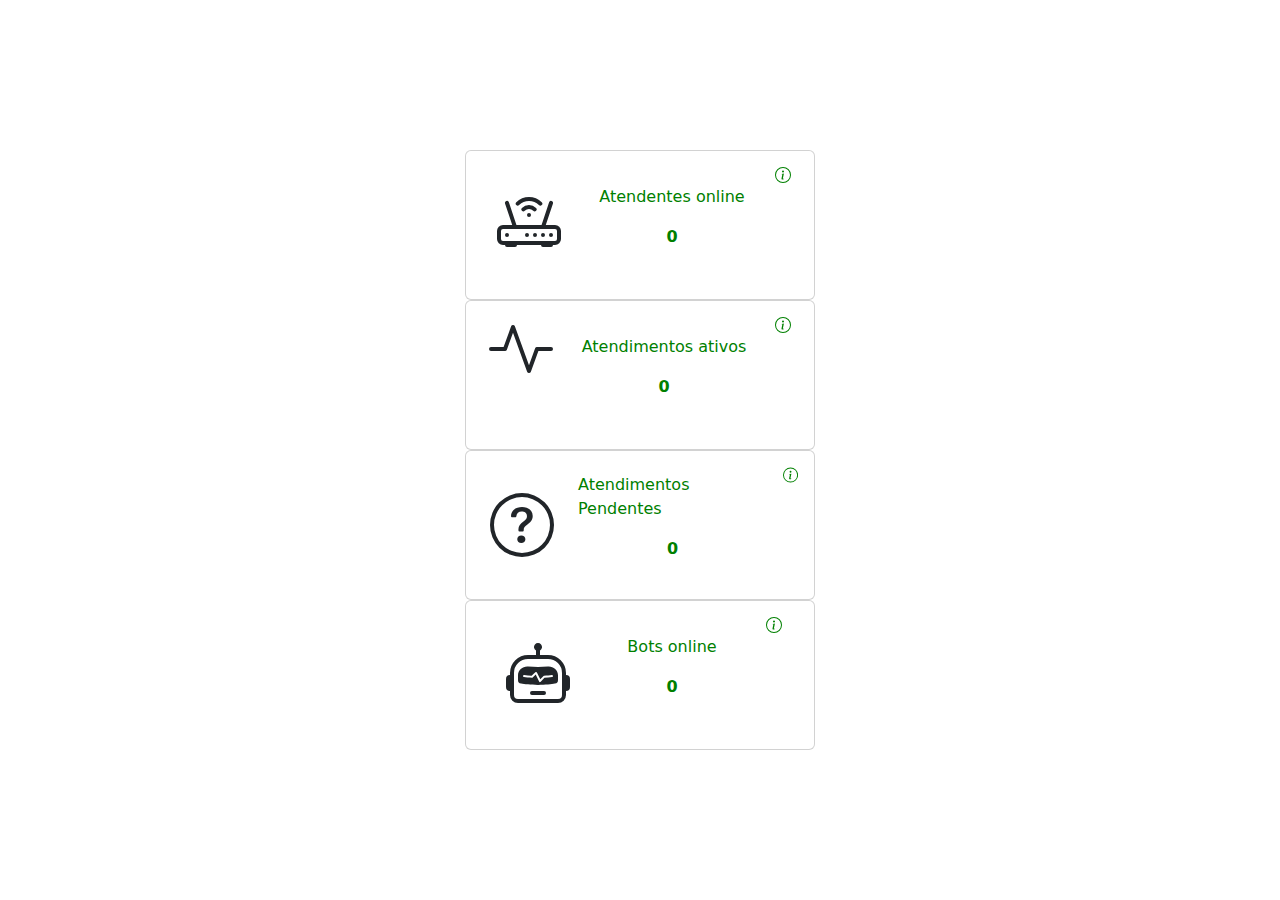
==== Icones.html @ 63111369 "sdsada" ====
<!DOCTYPE html>
<html lang="en">

<head>
    <meta charset="UTF-8">
    <meta name="viewport" content="width=device-width, initial-scale=1.0">
    <title>Chat</title>
    <link rel="stylesheet" href="style.css">
    <link href="https://cdn.jsdelivr.net/npm/bootstrap@5.3.3/dist/css/bootstrap.min.css" rel="stylesheet"
        integrity="sha384-QWTKZyjpPEjISv5WaRU9OFeRpok6YctnYmDr5pNlyT2bRjXh0JMhjY6hW+ALEwIH" crossorigin="anonymous">
    <script src="https://cdn.jsdelivr.net/npm/bootstrap@5.3.3/dist/js/bootstrap.bundle.min.js"
        integrity="sha384-YvpcrYf0tY3lHB60NNkmXc5s9fDVZLESaAA55NDzOxhy9GkcIdslK1eN7N6jIeHz"
        crossorigin="anonymous"></script>
    <script src="https://cdn.jsdelivr.net/npm/@popperjs/core@2.11.8/dist/umd/popper.min.js"
        integrity="sha384-I7E8VVD/ismYTF4hNIPjVp/Zjvgyol6VFvRkX/vR+Vc4jQkC+hVqc2pM8ODewa9r"
        crossorigin="anonymous"></script>
    <script src="https://cdn.jsdelivr.net/npm/bootstrap@5.3.3/dist/js/bootstrap.min.js"
        integrity="sha384-0pUGZvbkm6XF6gxjEnlmuGrJXVbNuzT9qBBavbLwCsOGabYfZo0T0to5eqruptLy"
        crossorigin="anonymous"></script>
</head>

<body style="display: flex;justify-content: center; align-items: center;">
    <div class="TUDO">
        <div class="card" style="display: flex; flex-direction: row; width: 350px; height: 150px; padding: 1rem; justify-content: space-around;">
            <div style="display: flex; justify-content: center; align-items: center; padding: 0.5rem;">
                <svg xmlns="http://www.w3.org/2000/svg" width="64" height="64" fill="currentColor" class="bi bi-router"
                    viewBox="0 0 16 16">
                    <path
                        d="M5.525 3.025a3.5 3.5 0 0 1 4.95 0 .5.5 0 1 0 .707-.707 4.5 4.5 0 0 0-6.364 0 .5.5 0 0 0 .707.707" />
                    <path
                        d="M6.94 4.44a1.5 1.5 0 0 1 2.12 0 .5.5 0 0 0 .708-.708 2.5 2.5 0 0 0-3.536 0 .5.5 0 0 0 .707.707ZM2.5 11a.5.5 0 1 1 0-1 .5.5 0 0 1 0 1m4.5-.5a.5.5 0 1 0 1 0 .5.5 0 0 0-1 0m2.5.5a.5.5 0 1 1 0-1 .5.5 0 0 1 0 1m1.5-.5a.5.5 0 1 0 1 0 .5.5 0 0 0-1 0m2 0a.5.5 0 1 0 1 0 .5.5 0 0 0-1 0" />
                    <path
                        d="M2.974 2.342a.5.5 0 1 0-.948.316L3.806 8H1.5A1.5 1.5 0 0 0 0 9.5v2A1.5 1.5 0 0 0 1.5 13H2a.5.5 0 0 0 .5.5h2A.5.5 0 0 0 5 13h6a.5.5 0 0 0 .5.5h2a.5.5 0 0 0 .5-.5h.5a1.5 1.5 0 0 0 1.5-1.5v-2A1.5 1.5 0 0 0 14.5 8h-2.306l1.78-5.342a.5.5 0 1 0-.948-.316L11.14 8H4.86zM14.5 9a.5.5 0 0 1 .5.5v2a.5.5 0 0 1-.5.5h-13a.5.5 0 0 1-.5-.5v-2a.5.5 0 0 1 .5-.5z" />
                    <path d="M8.5 5.5a.5.5 0 1 1-1 0 .5.5 0 0 1 1 0" />
                </svg>
    
            </div>
            <div
                style="display: flex; flex-direction: column; justify-content: center; align-items: center;padding: 0.5rem; margin-left: 0.5rem;">
                <p style="color: green;">Atendentes online</p>
                <p style="color: green; font-weight: bold;">0</p>
            </div>
            <svg xmlns="http://www.w3.org/2000/svg" width="16" height="16" style="margin-left: 0.5rem;" fill="green"
                class="bi bi-info-circle" viewBox="0 0 16 16">
                <path d="M8 15A7 7 0 1 1 8 1a7 7 0 0 1 0 14m0 1A8 8 0 1 0 8 0a8 8 0 0 0 0 16" />
                <path
                    d="m8.93 6.588-2.29.287-.082.38.45.083c.294.07.352.176.288.469l-.738 3.468c-.194.897.105 1.319.808 1.319.545 0 1.178-.252 1.465-.598l.088-.416c-.2.176-.492.246-.686.246-.275 0-.375-.193-.304-.533zM9 4.5a1 1 0 1 1-2 0 1 1 0 0 1 2 0" />
            </svg>
        </div>
    
        <div class="card" style="display: flex; flex-direction: row; width: 350px; height: 150px; padding: 1rem;justify-content: space-around;">
            <svg xmlns="http://www.w3.org/2000/svg" width="64" height="64" fill="currentColor" class="bi bi-activity"
                viewBox="0 0 16 16">
                <path fill-rule="evenodd"
                    d="M6 2a.5.5 0 0 1 .47.33L10 12.036l1.53-4.208A.5.5 0 0 1 12 7.5h3.5a.5.5 0 0 1 0 1h-3.15l-1.88 5.17a.5.5 0 0 1-.94 0L6 3.964 4.47 8.171A.5.5 0 0 1 4 8.5H.5a.5.5 0 0 1 0-1h3.15l1.88-5.17A.5.5 0 0 1 6 2" />
            </svg>
            <div
                style="display: flex; flex-direction: column; justify-content: center; align-items: center;padding: 0.5rem; margin-left: 0.5rem;">
                <p style="color: green;">Atendimentos ativos</p>
                <p style="color: green; font-weight: bold;">0</p>
            </div>
            <svg xmlns="http://www.w3.org/2000/svg" width="16" height="16" style="margin-left: 0.5rem;" fill="green"
                class="bi bi-info-circle" viewBox="0 0 16 16">
                <path d="M8 15A7 7 0 1 1 8 1a7 7 0 0 1 0 14m0 1A8 8 0 1 0 8 0a8 8 0 0 0 0 16" />
                <path
                    d="m8.93 6.588-2.29.287-.082.38.45.083c.294.07.352.176.288.469l-.738 3.468c-.194.897.105 1.319.808 1.319.545 0 1.178-.252 1.465-.598l.088-.416c-.2.176-.492.246-.686.246-.275 0-.375-.193-.304-.533zM9 4.5a1 1 0 1 1-2 0 1 1 0 0 1 2 0" />
            </svg>
        </div>
    
        <div class="card" style="display: flex; flex-direction: row; width: 350px; height: 150px; padding: 1rem;justify-content: space-around;">
            <div style="display: flex; justify-content: center; align-items: center; padding: 0.5rem;">
                <svg xmlns="http://www.w3.org/2000/svg" width="64" height="64" fill="currentColor"
                    class="bi bi-question-circle" viewBox="0 0 16 16">
                    <path d="M8 15A7 7 0 1 1 8 1a7 7 0 0 1 0 14m0 1A8 8 0 1 0 8 0a8 8 0 0 0 0 16" />
                    <path
                        d="M5.255 5.786a.237.237 0 0 0 .241.247h.825c.138 0 .248-.113.266-.25.09-.656.54-1.134 1.342-1.134.686 0 1.314.343 1.314 1.168 0 .635-.374.927-.965 1.371-.673.489-1.206 1.06-1.168 1.987l.003.217a.25.25 0 0 0 .25.246h.811a.25.25 0 0 0 .25-.25v-.105c0-.718.273-.927 1.01-1.486.609-.463 1.244-.977 1.244-2.056 0-1.511-1.276-2.241-2.673-2.241-1.267 0-2.655.59-2.75 2.286m1.557 5.763c0 .533.425.927 1.01.927.609 0 1.028-.394 1.028-.927 0-.552-.42-.94-1.029-.94-.584 0-1.009.388-1.009.94" />
                </svg>
            </div>
            <div
                style="display: flex; flex-direction: column; justify-content: center; align-items: center;padding: 0.5rem; margin-left: 0.5rem;">
                <p style="color: green;">Atendimentos Pendentes</p>
                <p style="color: green; font-weight: bold;">0</p>
            </div>
            <svg xmlns="http://www.w3.org/2000/svg" width="16" height="16" style="margin-left: 0.5rem;" fill="green"
                class="bi bi-info-circle" viewBox="0 0 16 16">
                <path d="M8 15A7 7 0 1 1 8 1a7 7 0 0 1 0 14m0 1A8 8 0 1 0 8 0a8 8 0 0 0 0 16" />
                <path
                    d="m8.93 6.588-2.29.287-.082.38.45.083c.294.07.352.176.288.469l-.738 3.468c-.194.897.105 1.319.808 1.319.545 0 1.178-.252 1.465-.598l.088-.416c-.2.176-.492.246-.686.246-.275 0-.375-.193-.304-.533zM9 4.5a1 1 0 1 1-2 0 1 1 0 0 1 2 0" />
            </svg>
        </div>
    
        <div class="card" style="display: flex; flex-direction: row; width: 350px; height: 150px; padding: 1rem;justify-content: space-around;">
            <div style="display: flex; justify-content: center; align-items: center; padding: 0.5rem;">
                <svg xmlns="http://www.w3.org/2000/svg" width="64" height="64" fill="currentColor" class="bi bi-robot"
                    viewBox="0 0 16 16">
                    <path
                        d="M6 12.5a.5.5 0 0 1 .5-.5h3a.5.5 0 0 1 0 1h-3a.5.5 0 0 1-.5-.5M3 8.062C3 6.76 4.235 5.765 5.53 5.886a26.6 26.6 0 0 0 4.94 0C11.765 5.765 13 6.76 13 8.062v1.157a.93.93 0 0 1-.765.935c-.845.147-2.34.346-4.235.346s-3.39-.2-4.235-.346A.93.93 0 0 1 3 9.219zm4.542-.827a.25.25 0 0 0-.217.068l-.92.9a25 25 0 0 1-1.871-.183.25.25 0 0 0-.068.495c.55.076 1.232.149 2.02.193a.25.25 0 0 0 .189-.071l.754-.736.847 1.71a.25.25 0 0 0 .404.062l.932-.97a25 25 0 0 0 1.922-.188.25.25 0 0 0-.068-.495c-.538.074-1.207.145-1.98.189a.25.25 0 0 0-.166.076l-.754.785-.842-1.7a.25.25 0 0 0-.182-.135" />
                    <path
                        d="M8.5 1.866a1 1 0 1 0-1 0V3h-2A4.5 4.5 0 0 0 1 7.5V8a1 1 0 0 0-1 1v2a1 1 0 0 0 1 1v1a2 2 0 0 0 2 2h10a2 2 0 0 0 2-2v-1a1 1 0 0 0 1-1V9a1 1 0 0 0-1-1v-.5A4.5 4.5 0 0 0 10.5 3h-2zM14 7.5V13a1 1 0 0 1-1 1H3a1 1 0 0 1-1-1V7.5A3.5 3.5 0 0 1 5.5 4h5A3.5 3.5 0 0 1 14 7.5" />
                </svg>
            </div>
            <div
                style="display: flex; flex-direction: column; justify-content: center; align-items: center;padding: 0.5rem; margin-left: 0.5rem;">
                <p style="color: green;">Bots online</p>
                <p style="color: green; font-weight: bold;">0</p>
            </div>
            <svg xmlns="http://www.w3.org/2000/svg" width="16" height="16" style="margin-left: 0.5rem;" fill="green"
                class="bi bi-info-circle" viewBox="0 0 16 16">
                <path d="M8 15A7 7 0 1 1 8 1a7 7 0 0 1 0 14m0 1A8 8 0 1 0 8 0a8 8 0 0 0 0 16" />
                <path
                    d="m8.93 6.588-2.29.287-.082.38.45.083c.294.07.352.176.288.469l-.738 3.468c-.194.897.105 1.319.808 1.319.545 0 1.178-.252 1.465-.598l.088-.416c-.2.176-.492.246-.686.246-.275 0-.375-.193-.304-.533zM9 4.5a1 1 0 1 1-2 0 1 1 0 0 1 2 0" />
            </svg>
        </div>
    </div>
</body>

</html>
---- style.css ----
html,body{
    padding: 0px;
    margin: 0px;
    min-width: 100vw;
    min-height: 100vh;
}
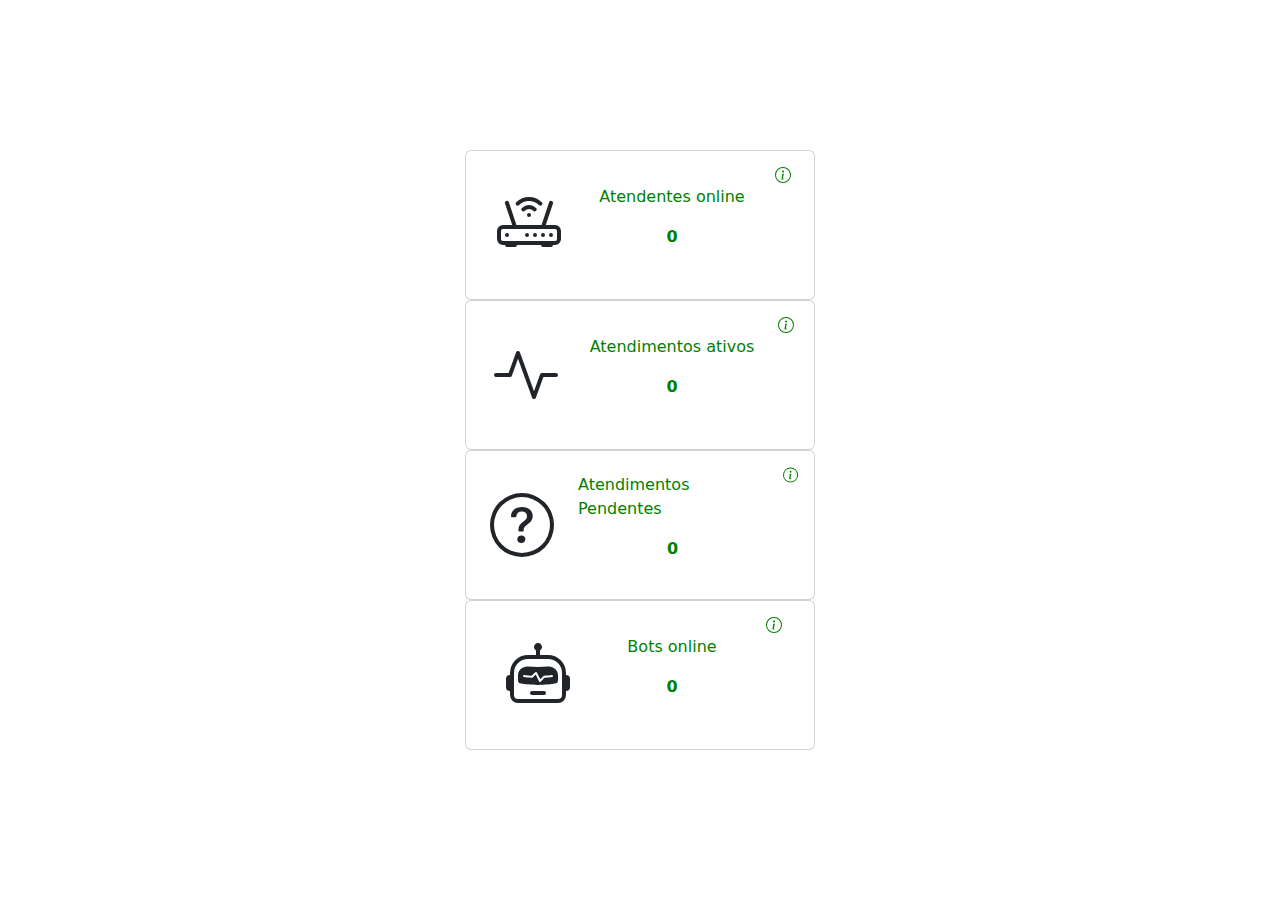
==== commit 455dab46: "sdad" ====
--- a/Icones.html
+++ b/Icones.html
@@ -49,11 +49,14 @@
         </div>
     
         <div class="card" style="display: flex; flex-direction: row; width: 350px; height: 150px; padding: 1rem;justify-content: space-around;">
-            <svg xmlns="http://www.w3.org/2000/svg" width="64" height="64" fill="currentColor" class="bi bi-activity"
+            <div style="display: flex; justify-content: center; align-items: center; padding: 0.5rem;">
+                <svg xmlns="http://www.w3.org/2000/svg" width="64" height="64" fill="currentColor" class="bi bi-activity"
                 viewBox="0 0 16 16">
                 <path fill-rule="evenodd"
                     d="M6 2a.5.5 0 0 1 .47.33L10 12.036l1.53-4.208A.5.5 0 0 1 12 7.5h3.5a.5.5 0 0 1 0 1h-3.15l-1.88 5.17a.5.5 0 0 1-.94 0L6 3.964 4.47 8.171A.5.5 0 0 1 4 8.5H.5a.5.5 0 0 1 0-1h3.15l1.88-5.17A.5.5 0 0 1 6 2" />
             </svg>
+            </div>
+            
             <div
                 style="display: flex; flex-direction: column; justify-content: center; align-items: center;padding: 0.5rem; margin-left: 0.5rem;">
                 <p style="color: green;">Atendimentos ativos</p>
